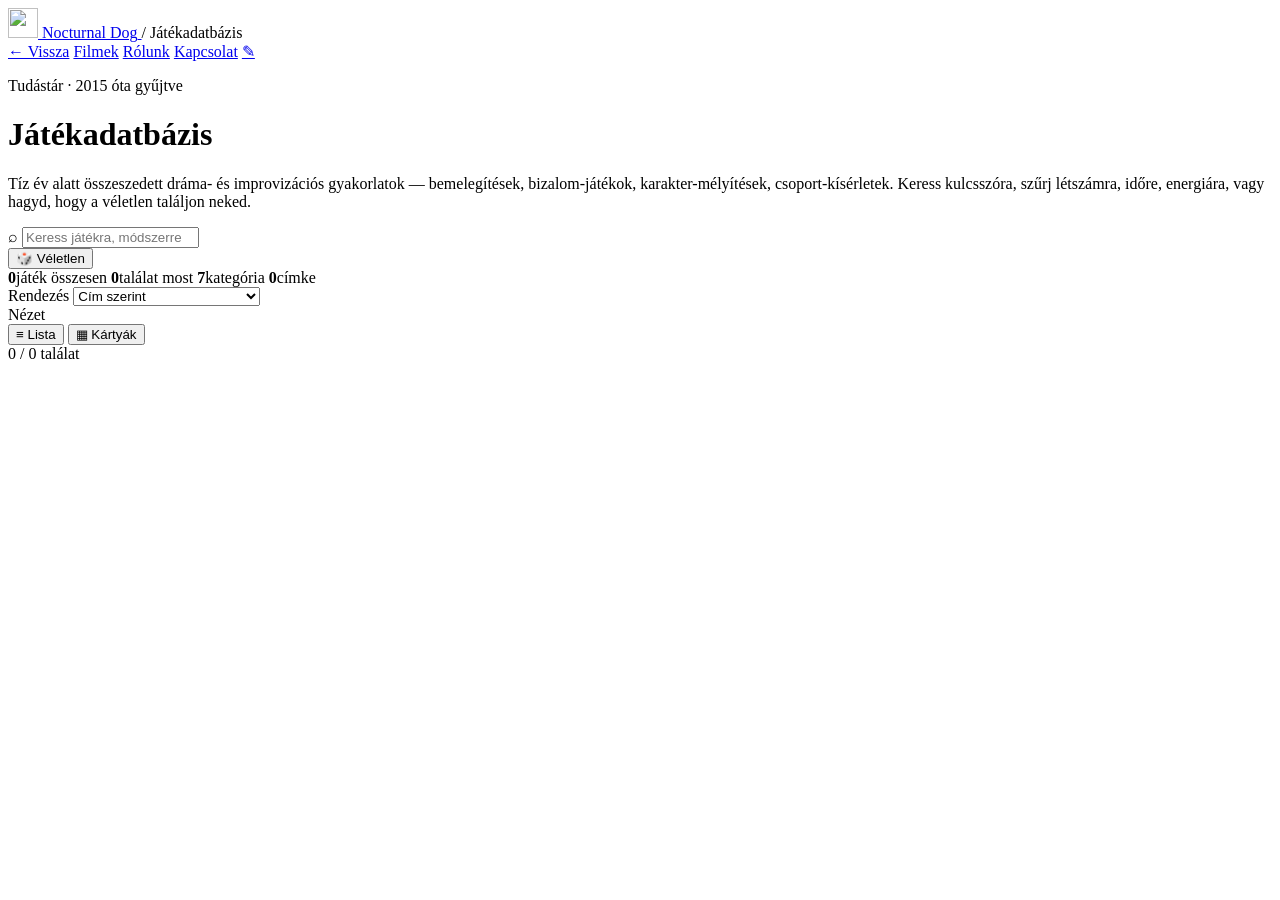
==== jatekok/index.html @ 9038f47f "restructure: move jatekok.html to jatekok/index.html GitHub Pages serves /jatekok and /jatekok/ from" ====
<!DOCTYPE html>
<html lang="hu">
<head>
  <meta charset="UTF-8" />
  <meta name="viewport" content="width=device-width, initial-scale=1, viewport-fit=cover" />
  <title>Játékadatbázis — Nocturnal Dog</title>
  <meta name="description" content="Dráma- és improvizációs gyakorlatok adatbázisa a Nocturnal Dog műhelytől. Keress kulcsszóra, szűrj kategóriára, létszámra, időre és energiára." />
  <link rel="preconnect" href="https://fonts.googleapis.com" />
  <link rel="preconnect" href="https://fonts.gstatic.com" crossorigin />
  <link href="https://fonts.googleapis.com/css2?family=Instrument+Serif:ital@0;1&family=Geist:wght@400;500;600&family=JetBrains+Mono:wght@400;500&display=swap" rel="stylesheet" />
  <link rel="stylesheet" href="styles.css" />
  <link rel="icon" href="assets/nocturnal_logo.png" type="image/png" />
</head>
<body>
  <div class="gp-page">
    <nav class="gp-nav" aria-label="Fő navigáció">
      <div class="gp-nav-inner">
        <a class="gp-brand" href="index.html">
          <img src="assets/nocturnal_logo.png" alt="" width="30" height="30" />
          <span>Nocturnal Dog</span>
        </a>
        <span class="gp-crumb"><span aria-hidden="true">/</span> <span class="accent">Játékadatbázis</span></span>
        <div class="gp-nav-links">
          <a class="gp-back" href="index.html">← Vissza</a>
          <a href="index.html#filmek">Filmek</a>
          <a href="index.html#rolunk">Rólunk</a>
          <a href="index.html#kapcsolat">Kapcsolat</a>
          <a class="gp-editor-link" href="games-editor/szerkeszto.html" title="Szerkesztő — belépés" aria-label="Szerkesztő — belépés">✎</a>
        </div>
      </div>
    </nav>

    <header class="gp-hero">
      <p class="gp-eyebrow">
        <span class="dot"></span>
        <span>Tudástár · 2015 óta gyűjtve</span>
      </p>
      <h1 class="gp-title">Játékadatbázis</h1>
      <p class="gp-lead">
        Tíz év alatt összeszedett dráma- és improvizációs gyakorlatok — bemelegítések,
        bizalom-játékok, karakter-mélyítések, csoport-kísérletek. Keress kulcsszóra,
        szűrj létszámra, időre, energiára, vagy hagyd, hogy a véletlen találjon neked.
      </p>

      <div class="gp-search">
        <div class="gp-search-box">
          <span class="icon" aria-hidden="true">⌕</span>
          <input
            id="search"
            class="gp-search-input"
            type="search"
            aria-label="Keresés játékok között"
            placeholder="Keress játékra, módszerre, címkére…  (nyomd meg a /-t)" />
        </div>
        <button id="randomBtn" class="icon-btn" type="button" title="Véletlen játék">
          🎲 <span>Véletlen</span>
        </button>
        <button id="clearBtn" class="icon-btn clear-btn" type="button" hidden>
          Szűrők törlése (0)
        </button>
      </div>

      <div class="gp-stats">
        <span><b id="statTotal">0</b>játék összesen</span>
        <span class="accent"><b id="statFound">0</b>találat most</span>
        <span><b id="statCats">7</b>kategória</span>
        <span><b id="statTags">0</b>címke</span>
      </div>
    </header>

    <div class="gp-toolbar">
      <div class="gp-toolbar-inner">
        <div class="pill-group">
          <span class="lbl" id="sortLabel">Rendezés</span>
          <select id="sort" class="gp-select" aria-labelledby="sortLabel">
            <option value="alpha">Cím szerint</option>
            <option value="cat">Kategória szerint</option>
            <option value="dur">Időtartam (rövid→hosszú)</option>
            <option value="dur-desc">Időtartam (hosszú→rövid)</option>
            <option value="energy">Energia (alacsony→magas)</option>
            <option value="random">Véletlen</option>
          </select>
        </div>
        <div class="pill-group">
          <span class="lbl">Nézet</span>
          <div class="view-toggle" role="group" aria-label="Nézet váltása">
            <button type="button" data-view="list" class="active">≡ Lista</button>
            <button type="button" data-view="cards">▦ Kártyák</button>
          </div>
        </div>
        <div class="pill-group chips-group" id="activeChips"></div>
        <div class="right">
          <span><span class="count" id="countNum">0</span> / <span id="totalNum">0</span> találat</span>
        </div>
      </div>
    </div>

    <main class="gp-main">
      <aside class="gp-sidebar" id="sidebar" aria-label="Szűrők"></aside>
      <section id="results" aria-label="Találatok" aria-live="polite"></section>
    </main>
  </div>

  <script src="data/config.js"></script>
  <script src="games-app.js"></script>
</body>
</html>
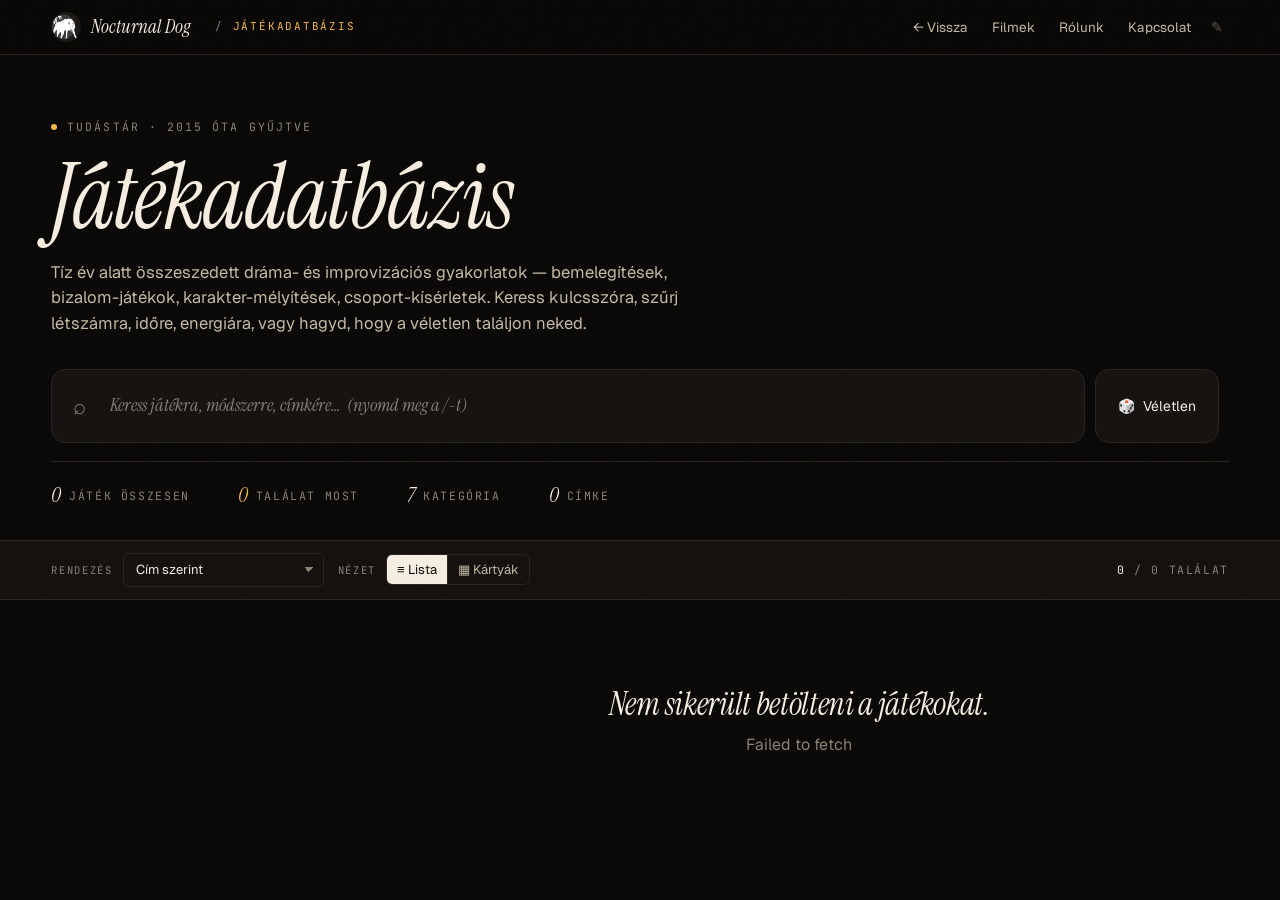
==== commit 4656a81f: "asset paths: switch moved page to root-absolute After moving jatekok.html to jatekok/index.html, the" ====
--- a/jatekok/index.html
+++ b/jatekok/index.html
@@ -8,15 +8,15 @@
   <link rel="preconnect" href="https://fonts.googleapis.com" />
   <link rel="preconnect" href="https://fonts.gstatic.com" crossorigin />
   <link href="https://fonts.googleapis.com/css2?family=Instrument+Serif:ital@0;1&family=Geist:wght@400;500;600&family=JetBrains+Mono:wght@400;500&display=swap" rel="stylesheet" />
-  <link rel="stylesheet" href="styles.css" />
-  <link rel="icon" href="assets/nocturnal_logo.png" type="image/png" />
+  <link rel="stylesheet" href="/styles.css" />
+  <link rel="icon" href="/assets/nocturnal_logo.png" type="image/png" />
 </head>
 <body>
   <div class="gp-page">
     <nav class="gp-nav" aria-label="Fő navigáció">
       <div class="gp-nav-inner">
         <a class="gp-brand" href="index.html">
-          <img src="assets/nocturnal_logo.png" alt="" width="30" height="30" />
+          <img src="/assets/nocturnal_logo.png" alt="" width="30" height="30" />
           <span>Nocturnal Dog</span>
         </a>
         <span class="gp-crumb"><span aria-hidden="true">/</span> <span class="accent">Játékadatbázis</span></span>
@@ -101,7 +101,7 @@
     </main>
   </div>
 
-  <script src="data/config.js"></script>
-  <script src="games-app.js"></script>
+  <script src="/data/config.js"></script>
+  <script src="/games-app.js"></script>
 </body>
 </html>
--- a/styles.css
+++ b/styles.css
@@ -0,0 +1,1890 @@
+/* Nocturnal Dog — site styles */
+
+/* Static-site utilities (vanilla rebuild of the React prototype) */
+html { scroll-behavior: smooth; }
+[hidden] { display: none !important; }
+.visually-hidden {
+  position: absolute;
+  width: 1px; height: 1px;
+  padding: 0; margin: -1px;
+  overflow: hidden;
+  clip: rect(0 0 0 0);
+  white-space: nowrap;
+  border: 0;
+}
+@media (prefers-reduced-motion: reduce) {
+  html { scroll-behavior: auto; }
+  *, *::before, *::after { animation-duration: 0.001ms !important; transition-duration: 0.001ms !important; }
+}
+
+:root {
+  --ink: #f4ede0;
+  --ink-dim: #c4b9a4;
+  --ink-faint: #8a8175;
+  --bg: #0a0908;
+  --bg-2: #14110f;
+  --bg-3: #1d1916;
+  --card: #161311;
+  --border: #2a2522;
+  --border-strong: #3a342f;
+  --accent: #f4b942; /* the wolf's eyes — amber */
+  --accent-deep: #c89329;
+  --crimson: #b03a3a; /* the tongue */
+  --crimson-soft: #d96565;
+  --max-w: 1280px;
+  --pad: clamp(20px, 4vw, 56px);
+  --serif: "Instrument Serif", "Cormorant Garamond", Georgia, serif;
+  --sans: "Geist", "Söhne", -apple-system, BlinkMacSystemFont, "Helvetica Neue", sans-serif;
+  --mono: "JetBrains Mono", ui-monospace, "SF Mono", Menlo, monospace;
+}
+
+/* Theme variants — set on <html data-theme> */
+html[data-theme="dusk"] {
+  --bg: #1c130f;
+  --bg-2: #251a14;
+  --bg-3: #2d211a;
+  --card: #251a14;
+  --border: #3a2a22;
+  --border-strong: #4a382e;
+  --ink: #f8ecd6;
+  --ink-dim: #d6c4a3;
+  --ink-faint: #8e7a5c;
+  --accent: #f4a942;
+}
+html[data-theme="paper"] {
+  --bg: #f3ece0;
+  --bg-2: #ece4d4;
+  --bg-3: #e2d8c4;
+  --card: #ece4d4;
+  --border: #d4c8b0;
+  --border-strong: #b8a888;
+  --ink: #1a1612;
+  --ink-dim: #4a4036;
+  --ink-faint: #7a6f60;
+  --accent: #b8761c;
+  --accent-deep: #8e5b14;
+  --crimson: #9a2e2e;
+}
+
+* { box-sizing: border-box; }
+html, body { margin: 0; padding: 0; }
+
+body {
+  font-family: var(--sans);
+  background: var(--bg);
+  color: var(--ink);
+  font-size: 16px;
+  line-height: 1.55;
+  font-feature-settings: "ss01" on, "cv11" on;
+  -webkit-font-smoothing: antialiased;
+  text-rendering: optimizeLegibility;
+}
+
+/* Subtle film-grain noise overlay */
+body::before {
+  content: "";
+  position: fixed;
+  inset: 0;
+  pointer-events: none;
+  z-index: 1000;
+  opacity: 0.04;
+  mix-blend-mode: overlay;
+  background-image: url("data:image/svg+xml;utf8,<svg xmlns='http://www.w3.org/2000/svg' width='200' height='200'><filter id='n'><feTurbulence baseFrequency='0.9' numOctaves='2'/></filter><rect width='200' height='200' filter='url(%23n)'/></svg>");
+}
+
+h1, h2, h3, h4 {
+  font-family: var(--serif);
+  font-weight: 400;
+  line-height: 1.02;
+  letter-spacing: -0.01em;
+  margin: 0;
+  text-wrap: balance;
+}
+
+p { margin: 0; text-wrap: pretty; }
+
+a { color: inherit; text-decoration: none; }
+
+button { font-family: inherit; cursor: pointer; }
+
+::selection { background: var(--accent); color: #000; }
+
+/* ───────────────────────── NAV ───────────────────────── */
+.nav {
+  position: sticky;
+  top: 0;
+  z-index: 50;
+  background: rgba(10, 9, 8, 0.78);
+  backdrop-filter: blur(20px) saturate(120%);
+  -webkit-backdrop-filter: blur(20px) saturate(120%);
+  border-bottom: 1px solid var(--border);
+}
+html[data-theme="paper"] .nav { background: rgba(243, 236, 224, 0.85); }
+html[data-theme="dusk"] .nav { background: rgba(28, 19, 15, 0.85); }
+
+.nav-inner {
+  max-width: var(--max-w);
+  margin: 0 auto;
+  padding: 14px var(--pad);
+  display: flex;
+  align-items: center;
+  gap: 32px;
+}
+.nav-logo {
+  display: flex;
+  align-items: center;
+  gap: 12px;
+  font-family: var(--serif);
+  font-style: italic;
+  font-size: 22px;
+  letter-spacing: -0.01em;
+}
+.nav-logo img {
+  width: 36px;
+  height: 36px;
+  border-radius: 50%;
+  background: var(--bg-3);
+  object-fit: cover;
+}
+.nav-links {
+  display: flex;
+  gap: 28px;
+  margin-left: auto;
+  align-items: center;
+}
+.nav-link {
+  font-size: 14px;
+  color: var(--ink-dim);
+  position: relative;
+  padding: 4px 0;
+  transition: color 0.2s;
+}
+.nav-link:hover { color: var(--ink); }
+.nav-link.active { color: var(--ink); }
+.nav-link.active::after {
+  content: "";
+  position: absolute;
+  bottom: -6px;
+  left: 0;
+  right: 0;
+  height: 1.5px;
+  background: var(--accent);
+}
+.nav-mobile {
+  display: none;
+  margin-left: auto;
+  background: transparent;
+  border: 1px solid var(--border-strong);
+  color: var(--ink);
+  width: 38px;
+  height: 38px;
+  border-radius: 999px;
+  font-size: 20px;
+  align-items: center;
+  justify-content: center;
+  padding: 0;
+}
+
+@media (max-width: 720px) {
+  .nav-links { display: none; }
+  .nav-links.open {
+    display: flex;
+    flex-direction: column;
+    position: absolute;
+    left: 0; right: 0; top: 100%;
+    background: var(--bg-2);
+    padding: 20px var(--pad);
+    border-bottom: 1px solid var(--border);
+    gap: 16px;
+    align-items: flex-start;
+  }
+  .nav-mobile { display: inline-flex; }
+}
+
+/* ───────────────────────── HERO ───────────────────────── */
+.hero {
+  position: relative;
+  padding: clamp(60px, 12vh, 140px) var(--pad) clamp(80px, 14vh, 180px);
+  max-width: var(--max-w);
+  margin: 0 auto;
+  overflow: hidden;
+}
+.hero-grid {
+  display: grid;
+  grid-template-columns: 1.05fr 0.95fr;
+  gap: clamp(30px, 6vw, 80px);
+  align-items: center;
+}
+@media (max-width: 820px) {
+  .hero-grid { grid-template-columns: 1fr; }
+  .hero-art { order: -1; }
+}
+
+.eyebrow {
+  font-family: var(--mono);
+  font-size: 11.5px;
+  letter-spacing: 0.18em;
+  text-transform: uppercase;
+  color: var(--ink-faint);
+  display: flex;
+  align-items: center;
+  gap: 10px;
+}
+.eyebrow .dot {
+  width: 6px; height: 6px; background: var(--accent);
+  border-radius: 50%; display: inline-block;
+}
+
+.hero h1 {
+  font-size: clamp(56px, 9.5vw, 132px);
+  margin: 24px 0 28px;
+  font-style: italic;
+}
+.hero h1 .neon {
+  color: var(--accent);
+  font-style: italic;
+}
+.hero-lead {
+  font-size: clamp(17px, 1.4vw, 21px);
+  color: var(--ink-dim);
+  max-width: 52ch;
+  margin-bottom: 36px;
+}
+.hero-meta {
+  display: flex;
+  gap: clamp(20px, 4vw, 56px);
+  flex-wrap: wrap;
+  border-top: 1px solid var(--border);
+  padding-top: 24px;
+}
+.hero-meta > div {
+  display: flex; flex-direction: column; gap: 4px;
+}
+.hero-meta .label {
+  font-family: var(--mono);
+  font-size: 10.5px;
+  letter-spacing: 0.16em;
+  text-transform: uppercase;
+  color: var(--ink-faint);
+}
+.hero-meta .val {
+  font-family: var(--serif);
+  font-size: clamp(28px, 3vw, 40px);
+}
+
+.hero-art {
+  position: relative;
+  aspect-ratio: 1 / 1;
+  display: grid;
+  place-items: center;
+}
+.hero-art .moon {
+  position: absolute;
+  inset: 0;
+  background: radial-gradient(circle at 50% 45%, rgba(244,185,66,0.18), transparent 55%);
+  filter: blur(20px);
+}
+.hero-art img {
+  width: 100%;
+  max-width: 540px;
+  height: auto;
+  position: relative;
+  z-index: 1;
+  filter: drop-shadow(0 30px 60px rgba(0,0,0,0.5));
+}
+html[data-theme="paper"] .hero-art img {
+  filter: drop-shadow(0 18px 40px rgba(0,0,0,0.25));
+}
+
+.hero-coords {
+  position: absolute;
+  font-family: var(--mono);
+  font-size: 10px;
+  letter-spacing: 0.1em;
+  color: var(--ink-faint);
+}
+.hero-coords.tl { top: 16px; left: 16px; }
+.hero-coords.tr { top: 16px; right: 16px; text-align: right; }
+.hero-coords.bl { bottom: 16px; left: 16px; }
+.hero-coords.br { bottom: 16px; right: 16px; text-align: right; }
+
+.hero-marquee {
+  margin-top: clamp(40px, 8vh, 100px);
+  border-top: 1px solid var(--border);
+  border-bottom: 1px solid var(--border);
+  overflow: hidden;
+  white-space: nowrap;
+  font-family: var(--serif);
+  font-style: italic;
+  font-size: clamp(28px, 5vw, 56px);
+  line-height: 1.2;
+  padding: 10px 0;
+}
+.hero-marquee-track {
+  display: inline-block;
+  padding-right: 60px;
+  animation: marquee 60s linear infinite;
+}
+.hero-marquee .star {
+  color: var(--accent);
+  margin: 0 24px;
+  font-size: 0.6em;
+  vertical-align: middle;
+}
+@keyframes marquee {
+  from { transform: translateX(0); }
+  to { transform: translateX(-50%); }
+}
+
+/* ───────────────────────── SECTION ───────────────────────── */
+.section {
+  padding: clamp(70px, 12vh, 140px) var(--pad);
+  max-width: var(--max-w);
+  margin: 0 auto;
+  scroll-margin-top: 70px;
+}
+.section-head {
+  display: grid;
+  grid-template-columns: 200px 1fr;
+  gap: clamp(20px, 4vw, 56px);
+  margin-bottom: clamp(40px, 6vh, 72px);
+  align-items: end;
+  border-bottom: 1px solid var(--border);
+  padding-bottom: 24px;
+}
+@media (max-width: 720px) {
+  .section-head { grid-template-columns: 1fr; gap: 12px; }
+}
+.section-num {
+  font-family: var(--mono);
+  font-size: 12px;
+  letter-spacing: 0.16em;
+  color: var(--ink-faint);
+  text-transform: uppercase;
+}
+.section-title {
+  font-size: clamp(40px, 5.5vw, 72px);
+  font-style: italic;
+}
+.section-sub {
+  font-size: 16px;
+  color: var(--ink-dim);
+  max-width: 60ch;
+  margin-top: 12px;
+}
+
+/* ───────────────────────── ABOUT ───────────────────────── */
+.about-grid {
+  display: grid;
+  grid-template-columns: 1.3fr 1fr;
+  gap: clamp(30px, 5vw, 70px);
+}
+@media (max-width: 820px) { .about-grid { grid-template-columns: 1fr; } }
+
+.about-text p {
+  font-size: 18px;
+  line-height: 1.65;
+  color: var(--ink-dim);
+  margin-bottom: 20px;
+}
+.about-text p:first-child {
+  font-family: var(--serif);
+  font-size: clamp(22px, 2.4vw, 30px);
+  line-height: 1.32;
+  color: var(--ink);
+  text-wrap: balance;
+}
+.about-text p:first-child::first-letter {
+  font-size: 1.6em;
+  float: left;
+  line-height: 0.9;
+  padding-right: 8px;
+  color: var(--accent);
+}
+
+.about-side {
+  display: flex;
+  flex-direction: column;
+  gap: 24px;
+}
+.about-card {
+  background: var(--card);
+  border: 1px solid var(--border);
+  border-radius: 14px;
+  padding: 24px;
+}
+.about-card h3 {
+  font-family: var(--mono);
+  font-size: 11px;
+  letter-spacing: 0.18em;
+  text-transform: uppercase;
+  color: var(--ink-faint);
+  margin-bottom: 16px;
+  font-weight: 500;
+}
+.about-stats {
+  display: grid;
+  grid-template-columns: repeat(3, 1fr);
+  gap: 18px;
+  margin-top: 36px;
+  border-top: 1px solid var(--border);
+  padding-top: 28px;
+}
+.about-stat .num {
+  font-family: var(--serif);
+  font-style: italic;
+  font-size: clamp(36px, 4vw, 52px);
+  line-height: 1;
+  color: var(--accent);
+}
+.about-stat .label {
+  font-family: var(--mono);
+  font-size: 10.5px;
+  letter-spacing: 0.16em;
+  text-transform: uppercase;
+  color: var(--ink-faint);
+  margin-top: 8px;
+}
+.crew-row {
+  display: flex;
+  justify-content: space-between;
+  padding: 12px 0;
+  border-bottom: 1px solid var(--border);
+  font-size: 14px;
+  gap: 12px;
+  align-items: center;
+}
+.crew-row:last-child { border-bottom: none; }
+.crew-row .role {
+  font-family: var(--mono);
+  font-size: 10.5px;
+  color: var(--ink-faint);
+  letter-spacing: 0.14em;
+  text-transform: uppercase;
+  text-align: right;
+}
+/* Workshop leaders — stack name above role so long titles can breathe */
+.about-card--people .crew-row {
+  flex-direction: column;
+  align-items: flex-start;
+  gap: 6px;
+  padding: 14px 0;
+}
+.about-card--people .crew-row .name {
+  font-family: var(--serif);
+  font-size: 19px;
+  line-height: 1.1;
+  color: var(--ink);
+}
+.about-card--people .crew-row .role {
+  text-align: left;
+  text-transform: uppercase;
+  line-height: 1.45;
+  letter-spacing: 0.12em;
+}
+
+/* ───────────────────────── FILMS ───────────────────────── */
+.films-toolbar {
+  display: flex;
+  flex-wrap: wrap;
+  gap: 12px;
+  align-items: center;
+  margin-bottom: 32px;
+}
+.chip {
+  background: transparent;
+  border: 1px solid var(--border);
+  color: var(--ink-dim);
+  border-radius: 999px;
+  padding: 7px 16px;
+  font-size: 13px;
+  font-family: inherit;
+  transition: all 0.2s;
+  display: inline-flex;
+  align-items: center;
+  gap: 6px;
+}
+.chip:hover { color: var(--ink); border-color: var(--border-strong); }
+.chip.active {
+  background: var(--ink);
+  color: var(--bg);
+  border-color: var(--ink);
+}
+.chip-count {
+  font-family: var(--mono);
+  font-size: 10.5px;
+  opacity: 0.55;
+}
+.chip.active .chip-count { opacity: 0.8; }
+
+.films-grid {
+  display: grid;
+  grid-template-columns: repeat(auto-fill, minmax(280px, 1fr));
+  gap: 22px;
+}
+.films-status {
+  grid-column: 1 / -1;
+  padding: 48px 24px;
+  text-align: center;
+  color: var(--ink-dim);
+  font-family: "JetBrains Mono", ui-monospace, monospace;
+  font-size: 0.92rem;
+}
+.films-status--error {
+  color: #ff6b6b;
+}
+.films-status-msg { margin: 0; }
+.films-status-detail {
+  margin: 8px 0 0;
+  font-size: 0.8rem;
+  opacity: 0.7;
+  word-break: break-word;
+}
+.film-card {
+  background: transparent;
+  border: 0;
+  text-align: left;
+  padding: 0;
+  display: flex;
+  flex-direction: column;
+  gap: 14px;
+  cursor: pointer;
+  color: inherit;
+  font: inherit;
+  transition: transform 0.3s;
+}
+.film-card:hover { transform: translateY(-3px); }
+.film-thumb {
+  position: relative;
+  aspect-ratio: 16 / 9;
+  background: var(--bg-3);
+  border-radius: 8px;
+  overflow: hidden;
+  border: 1px solid var(--border);
+}
+.film-thumb img {
+  width: 100%; height: 100%;
+  object-fit: cover;
+  display: block;
+  transition: transform 0.6s, filter 0.4s;
+  filter: saturate(0.85) contrast(1.05);
+}
+.film-card:hover .film-thumb img { transform: scale(1.04); }
+.film-thumb .play {
+  position: absolute;
+  inset: 0;
+  display: grid;
+  place-items: center;
+  opacity: 0;
+  transition: opacity 0.2s;
+  background: rgba(0,0,0,0.35);
+}
+.film-card:hover .film-thumb .play { opacity: 1; }
+.film-thumb .play span {
+  width: 56px; height: 56px;
+  border-radius: 50%;
+  background: var(--accent);
+  display: grid;
+  place-items: center;
+  color: #000;
+  font-size: 20px;
+  padding-left: 4px;
+}
+.film-thumb .block-tag {
+  position: absolute;
+  top: 10px; left: 10px;
+  background: rgba(0,0,0,0.6);
+  backdrop-filter: blur(8px);
+  font-family: var(--mono);
+  font-size: 10px;
+  letter-spacing: 0.12em;
+  text-transform: uppercase;
+  padding: 5px 9px;
+  border-radius: 4px;
+  color: var(--ink);
+}
+.film-thumb .duration {
+  position: absolute;
+  bottom: 10px; right: 10px;
+  background: rgba(0,0,0,0.6);
+  backdrop-filter: blur(8px);
+  font-family: var(--mono);
+  font-size: 11px;
+  padding: 4px 8px;
+  border-radius: 4px;
+  color: var(--ink);
+}
+.film-meta {
+  display: flex;
+  justify-content: space-between;
+  align-items: baseline;
+  font-family: var(--mono);
+  font-size: 11px;
+  letter-spacing: 0.1em;
+  color: var(--ink-faint);
+  text-transform: uppercase;
+}
+.film-title {
+  font-family: var(--serif);
+  font-size: 22px;
+  line-height: 1.15;
+}
+.film-desc {
+  font-size: 13.5px;
+  color: var(--ink-dim);
+  line-height: 1.5;
+  display: -webkit-box;
+  -webkit-line-clamp: 2;
+  -webkit-box-orient: vertical;
+  overflow: hidden;
+}
+
+/* MODAL */
+.modal-back {
+  position: fixed;
+  inset: 0;
+  background: rgba(0,0,0,0.78);
+  z-index: 100;
+  display: grid;
+  place-items: center;
+  padding: 20px;
+  backdrop-filter: blur(6px);
+  animation: fadein 0.2s ease-out;
+}
+@keyframes fadein {
+  from { opacity: 0; }
+  to { opacity: 1; }
+}
+.modal {
+  background: var(--bg-2);
+  border: 1px solid var(--border);
+  border-radius: 14px;
+  max-width: 900px;
+  width: 100%;
+  max-height: 90vh;
+  overflow-y: auto;
+  position: relative;
+  animation: modalIn 0.3s ease-out;
+}
+@keyframes modalIn {
+  from { opacity: 0; transform: translateY(10px) scale(0.99); }
+  to { opacity: 1; transform: none; }
+}
+.modal-close {
+  position: absolute;
+  top: 14px;
+  right: 14px;
+  z-index: 5;
+  background: rgba(0,0,0,0.7);
+  color: var(--ink);
+  border: 1px solid var(--border-strong);
+  width: 36px;
+  height: 36px;
+  border-radius: 999px;
+  font-size: 18px;
+  line-height: 1;
+  display: grid;
+  place-items: center;
+}
+.modal-close:hover { background: var(--accent); color: #000; border-color: var(--accent); }
+
+.modal-video {
+  width: 100%;
+  aspect-ratio: 16 / 9;
+  background: #000;
+  border-bottom: 1px solid var(--border);
+  border-radius: 14px 14px 0 0;
+  overflow: hidden;
+}
+.modal-video iframe {
+  width: 100%; height: 100%; border: 0;
+}
+.modal-body {
+  padding: 32px clamp(20px, 4vw, 40px);
+}
+.modal-tags {
+  display: flex;
+  gap: 16px;
+  flex-wrap: wrap;
+  font-family: var(--mono);
+  font-size: 11px;
+  letter-spacing: 0.14em;
+  text-transform: uppercase;
+  color: var(--ink-faint);
+  margin-bottom: 12px;
+}
+.modal-tags .accent { color: var(--accent); }
+.modal-body h2 {
+  font-size: clamp(28px, 4vw, 44px);
+  font-style: italic;
+  margin-bottom: 20px;
+}
+.modal-body .lead {
+  font-size: 16px;
+  color: var(--ink-dim);
+  line-height: 1.65;
+  margin-bottom: 24px;
+}
+
+/* ───────────────────────── GAMES ───────────────────────── */
+.games-tools {
+  display: grid;
+  grid-template-columns: 1fr 280px;
+  gap: 14px;
+  margin-bottom: 24px;
+}
+@media (max-width: 720px) { .games-tools { grid-template-columns: 1fr; } }
+
+.search-box {
+  position: relative;
+  display: flex;
+  align-items: center;
+}
+.search-box .icon {
+  position: absolute;
+  left: 16px;
+  color: var(--ink-faint);
+  pointer-events: none;
+}
+.search-input {
+  width: 100%;
+  background: var(--card);
+  border: 1px solid var(--border);
+  color: var(--ink);
+  padding: 14px 16px 14px 46px;
+  border-radius: 10px;
+  font: inherit;
+  font-size: 15px;
+  transition: border-color 0.2s, background 0.2s;
+}
+.search-input:focus {
+  outline: none;
+  border-color: var(--accent);
+  background: var(--bg-3);
+}
+.search-input::placeholder { color: var(--ink-faint); }
+
+.random-btn {
+  background: var(--accent);
+  color: #000;
+  border: 0;
+  border-radius: 10px;
+  padding: 14px 20px;
+  font: inherit;
+  font-weight: 500;
+  font-size: 14px;
+  display: flex;
+  align-items: center;
+  justify-content: center;
+  gap: 10px;
+  transition: background 0.2s;
+}
+.random-btn:hover { background: #ffce5e; }
+
+.games-layout {
+  display: grid;
+  grid-template-columns: 280px 1fr;
+  gap: clamp(20px, 3vw, 36px);
+  align-items: start;
+}
+@media (max-width: 880px) { .games-layout { grid-template-columns: 1fr; } }
+
+.filter-sidebar {
+  position: sticky;
+  top: 86px;
+  display: flex;
+  flex-direction: column;
+  gap: 22px;
+  max-height: calc(100vh - 110px);
+  overflow-y: auto;
+  padding-right: 8px;
+}
+@media (max-width: 880px) {
+  .filter-sidebar { position: static; max-height: none; }
+}
+.filter-group h4 {
+  font-family: var(--mono);
+  font-size: 11px;
+  letter-spacing: 0.18em;
+  text-transform: uppercase;
+  color: var(--ink-faint);
+  font-weight: 500;
+  margin-bottom: 12px;
+  display: flex;
+  justify-content: space-between;
+}
+.filter-group h4 .reset {
+  cursor: pointer;
+  text-transform: lowercase;
+  letter-spacing: 0;
+  font-family: var(--sans);
+  font-size: 11px;
+  color: var(--accent);
+}
+.filter-group h4 .reset:hover { text-decoration: underline; }
+
+.filter-pills {
+  display: flex;
+  flex-wrap: wrap;
+  gap: 7px;
+}
+.filter-pill {
+  background: transparent;
+  border: 1px solid var(--border);
+  border-radius: 6px;
+  padding: 6px 11px;
+  font-size: 12.5px;
+  color: var(--ink-dim);
+  font-family: inherit;
+  transition: all 0.15s;
+}
+.filter-pill:hover { color: var(--ink); border-color: var(--border-strong); }
+.filter-pill.active {
+  background: var(--accent);
+  color: #000;
+  border-color: var(--accent);
+}
+
+.games-results-header {
+  display: flex;
+  justify-content: space-between;
+  align-items: baseline;
+  margin-bottom: 16px;
+  font-family: var(--mono);
+  font-size: 12px;
+  letter-spacing: 0.12em;
+  text-transform: uppercase;
+  color: var(--ink-faint);
+}
+.games-results-header .count {
+  color: var(--ink);
+}
+.games-results-header .accent { color: var(--accent); }
+
+.games-list {
+  display: flex;
+  flex-direction: column;
+  border-top: 1px solid var(--border);
+}
+.game-row {
+  display: grid;
+  grid-template-columns: 60px 1fr 80px 80px 24px;
+  align-items: center;
+  gap: 16px;
+  padding: 18px 8px;
+  border-bottom: 1px solid var(--border);
+  cursor: pointer;
+  transition: background 0.15s, padding-left 0.2s;
+  background: transparent;
+  border: none;
+  border-bottom: 1px solid var(--border);
+  text-align: left;
+  font: inherit;
+  color: inherit;
+  width: 100%;
+}
+.game-row:hover {
+  background: var(--bg-2);
+  padding-left: 16px;
+}
+.game-row .gid {
+  font-family: var(--mono);
+  font-size: 11px;
+  color: var(--ink-faint);
+}
+.game-row .gtitle h4 {
+  font-family: var(--serif);
+  font-size: 22px;
+  line-height: 1.15;
+  font-weight: 400;
+  margin-bottom: 4px;
+  color: var(--ink);
+}
+.game-row .gtitle .gtags {
+  font-size: 13px;
+  color: var(--ink-dim);
+  display: -webkit-box;
+  -webkit-line-clamp: 1;
+  -webkit-box-orient: vertical;
+  overflow: hidden;
+}
+.game-row .gtitle .gcat {
+  display: inline-flex;
+  font-family: var(--mono);
+  font-size: 10.5px;
+  letter-spacing: 0.14em;
+  text-transform: uppercase;
+  color: var(--accent);
+  margin-right: 10px;
+}
+.game-row .gmeta {
+  font-family: var(--mono);
+  font-size: 11.5px;
+  color: var(--ink-dim);
+  display: flex;
+  flex-direction: column;
+  gap: 2px;
+  text-align: right;
+}
+.game-row .gmeta .lbl {
+  font-size: 9.5px;
+  letter-spacing: 0.12em;
+  text-transform: uppercase;
+  color: var(--ink-faint);
+}
+.game-row .arrow {
+  color: var(--ink-faint);
+  text-align: right;
+  font-size: 18px;
+  transition: transform 0.2s, color 0.2s;
+}
+.game-row:hover .arrow {
+  color: var(--accent);
+  transform: translateX(4px);
+}
+.energy-bar {
+  display: inline-flex;
+  gap: 2px;
+}
+.energy-bar i {
+  width: 4px;
+  height: 12px;
+  background: var(--border-strong);
+  border-radius: 1px;
+}
+.energy-bar i.on { background: var(--accent); }
+
+@media (max-width: 720px) {
+  .game-row {
+    grid-template-columns: 1fr auto;
+    grid-template-rows: auto auto;
+    gap: 8px 16px;
+  }
+  .game-row .gid { display: none; }
+  .game-row .arrow { display: none; }
+  .game-row .gmeta {
+    grid-column: 2;
+    align-items: flex-end;
+  }
+}
+
+/* GAME DRAWER */
+.drawer-back {
+  position: fixed;
+  inset: 0;
+  background: rgba(0,0,0,0.55);
+  z-index: 100;
+  animation: fadein 0.2s ease-out;
+}
+.drawer {
+  position: fixed;
+  top: 0;
+  right: 0;
+  bottom: 0;
+  width: min(640px, 100vw);
+  background: var(--bg);
+  border-left: 1px solid var(--border);
+  z-index: 101;
+  overflow-y: auto;
+  animation: drawerIn 0.3s ease-out;
+}
+@keyframes drawerIn {
+  from { transform: translateX(40px); opacity: 0; }
+  to { transform: none; opacity: 1; }
+}
+.drawer-head {
+  padding: 24px clamp(20px, 4vw, 40px);
+  border-bottom: 1px solid var(--border);
+  display: flex;
+  justify-content: space-between;
+  align-items: center;
+  position: sticky;
+  top: 0;
+  background: var(--bg);
+  z-index: 5;
+}
+.drawer-head .crumb {
+  font-family: var(--mono);
+  font-size: 11px;
+  letter-spacing: 0.14em;
+  text-transform: uppercase;
+  color: var(--ink-faint);
+}
+.drawer-head .crumb .accent { color: var(--accent); }
+.drawer-close {
+  background: transparent;
+  border: 1px solid var(--border-strong);
+  color: var(--ink);
+  width: 36px;
+  height: 36px;
+  border-radius: 999px;
+  font-size: 16px;
+  display: grid;
+  place-items: center;
+}
+.drawer-close:hover { background: var(--accent); color: #000; border-color: var(--accent); }
+.drawer-body {
+  padding: 32px clamp(20px, 4vw, 40px) 60px;
+}
+.drawer-body h2 {
+  font-size: clamp(32px, 4.5vw, 52px);
+  font-style: italic;
+  margin-bottom: 18px;
+}
+.drawer-summary {
+  font-family: var(--serif);
+  font-size: 20px;
+  line-height: 1.45;
+  color: var(--ink);
+  margin-bottom: 28px;
+  text-wrap: pretty;
+}
+.drawer-stats {
+  display: grid;
+  grid-template-columns: repeat(4, 1fr);
+  gap: 12px;
+  margin-bottom: 32px;
+  border-top: 1px solid var(--border);
+  border-bottom: 1px solid var(--border);
+  padding: 20px 0;
+}
+@media (max-width: 520px) { .drawer-stats { grid-template-columns: repeat(2, 1fr); } }
+.drawer-stat .lbl {
+  font-family: var(--mono);
+  font-size: 9.5px;
+  letter-spacing: 0.16em;
+  text-transform: uppercase;
+  color: var(--ink-faint);
+  margin-bottom: 6px;
+}
+.drawer-stat .val {
+  font-family: var(--serif);
+  font-style: italic;
+  font-size: 22px;
+}
+.drawer-block {
+  margin-bottom: 32px;
+}
+.drawer-block h3 {
+  font-family: var(--mono);
+  font-size: 11px;
+  font-weight: 500;
+  letter-spacing: 0.18em;
+  text-transform: uppercase;
+  color: var(--accent);
+  margin-bottom: 14px;
+}
+.drawer-block p {
+  font-size: 16px;
+  line-height: 1.65;
+  color: var(--ink);
+}
+.drawer-tags {
+  display: flex;
+  flex-wrap: wrap;
+  gap: 6px;
+}
+.drawer-tags span {
+  background: var(--card);
+  border: 1px solid var(--border);
+  padding: 4px 10px;
+  border-radius: 999px;
+  font-size: 12px;
+  color: var(--ink-dim);
+}
+
+/* ───────────────────────── FOOTER ───────────────────────── */
+.footer {
+  background: var(--bg-2);
+  border-top: 1px solid var(--border);
+  padding: clamp(60px, 10vh, 100px) var(--pad) 36px;
+  margin-top: 60px;
+}
+.footer-inner {
+  max-width: var(--max-w);
+  margin: 0 auto;
+}
+.footer-top {
+  display: grid;
+  grid-template-columns: 1.5fr 1fr 1fr 1fr;
+  gap: 36px;
+  margin-bottom: 60px;
+}
+@media (max-width: 720px) { .footer-top { grid-template-columns: 1fr 1fr; } }
+.footer-brand {
+  font-family: var(--serif);
+  font-style: italic;
+  font-size: 40px;
+  line-height: 1;
+  margin-bottom: 16px;
+}
+.footer-brand .accent { color: var(--accent); }
+.footer-tagline {
+  font-size: 14px;
+  color: var(--ink-dim);
+  max-width: 30ch;
+}
+.footer h5,
+.footer-h {
+  font-family: var(--mono);
+  font-size: 11px;
+  letter-spacing: 0.18em;
+  text-transform: uppercase;
+  color: var(--ink-faint);
+  margin-bottom: 16px;
+  font-weight: 500;
+}
+.footer a {
+  display: block;
+  padding: 5px 0;
+  font-size: 14px;
+  color: var(--ink-dim);
+}
+.footer a:hover { color: var(--accent); }
+.footer-bottom {
+  border-top: 1px solid var(--border);
+  padding-top: 20px;
+  display: flex;
+  justify-content: space-between;
+  font-family: var(--mono);
+  font-size: 11px;
+  letter-spacing: 0.1em;
+  color: var(--ink-faint);
+  text-transform: uppercase;
+  flex-wrap: wrap;
+  gap: 10px;
+}
+
+/* ───────────────────────── UTIL ───────────────────────── */
+.empty-state {
+  padding: 60px 20px;
+  text-align: center;
+  color: var(--ink-faint);
+}
+.empty-state h4 {
+  font-family: var(--serif);
+  font-style: italic;
+  font-size: 32px;
+  color: var(--ink);
+  margin-bottom: 12px;
+}
+/* ───────────────────────── GAMES PAGE — dedicated engine ───────────────────────── */
+
+.gp-page {
+  min-height: 100vh;
+  display: flex;
+  flex-direction: column;
+}
+
+/* Slim nav */
+.gp-nav {
+  position: sticky;
+  top: 0;
+  z-index: 60;
+  background: rgba(10, 9, 8, 0.9);
+  backdrop-filter: blur(20px) saturate(120%);
+  -webkit-backdrop-filter: blur(20px) saturate(120%);
+  border-bottom: 1px solid var(--border);
+}
+html[data-theme="paper"] .gp-nav { background: rgba(243, 236, 224, 0.92); }
+.gp-nav-inner {
+  max-width: 1480px;
+  margin: 0 auto;
+  padding: 12px var(--pad);
+  display: flex;
+  align-items: center;
+  gap: 24px;
+}
+.gp-brand {
+  display: flex;
+  align-items: center;
+  gap: 10px;
+  font-family: var(--serif);
+  font-style: italic;
+  font-size: 19px;
+}
+.gp-brand img {
+  width: 30px; height: 30px;
+  border-radius: 50%;
+  background: var(--bg-3);
+}
+.gp-crumb {
+  font-family: var(--mono);
+  font-size: 11px;
+  letter-spacing: 0.16em;
+  text-transform: uppercase;
+  color: var(--ink-faint);
+}
+.gp-crumb .accent { color: var(--accent); }
+.gp-nav-links {
+  margin-left: auto;
+  display: flex;
+  gap: 24px;
+  align-items: center;
+}
+.gp-nav-links a {
+  font-size: 13.5px;
+  color: var(--ink-dim);
+  transition: color 0.2s;
+}
+.gp-nav-links a:hover { color: var(--ink); }
+.gp-nav-links a.gp-editor-link {
+  opacity: 0.45;
+  font-size: 14px;
+  line-height: 1;
+  padding: 4px 6px;
+  margin-left: -10px;
+}
+.gp-nav-links a.gp-editor-link:hover { opacity: 1; }
+@media (max-width: 720px) {
+  .gp-nav-links { gap: 14px; }
+  .gp-nav-links a:not(.gp-back):not(.gp-editor-link) { display: none; }
+  .gp-nav-links a.gp-editor-link { margin-left: 0; }
+}
+
+/* Hero */
+.gp-hero {
+  padding: clamp(40px, 7vh, 80px) var(--pad) 28px;
+  max-width: 1480px;
+  margin: 0 auto;
+  width: 100%;
+}
+.gp-eyebrow {
+  font-family: var(--mono);
+  font-size: 11.5px;
+  letter-spacing: 0.18em;
+  text-transform: uppercase;
+  color: var(--ink-faint);
+  margin-bottom: 18px;
+  display: flex;
+  align-items: center;
+  gap: 10px;
+}
+.gp-eyebrow .dot {
+  width: 6px; height: 6px;
+  background: var(--accent);
+  border-radius: 50%;
+}
+.gp-title {
+  font-family: var(--serif);
+  font-style: italic;
+  font-size: clamp(52px, 7vw, 96px);
+  line-height: 0.98;
+  letter-spacing: -0.015em;
+  margin-bottom: 18px;
+}
+.gp-lead {
+  font-size: clamp(16px, 1.3vw, 19px);
+  color: var(--ink-dim);
+  max-width: 60ch;
+  margin-bottom: 32px;
+  line-height: 1.55;
+}
+
+/* Big search bar */
+.gp-search {
+  display: grid;
+  grid-template-columns: 1fr auto auto;
+  gap: 10px;
+  margin-bottom: 18px;
+}
+@media (max-width: 640px) {
+  .gp-search {
+    grid-template-columns: 1fr auto;
+  }
+  .gp-search .clear-btn { grid-column: 1 / -1; }
+}
+.gp-search-box {
+  position: relative;
+}
+.gp-search-box .icon {
+  position: absolute;
+  left: 22px;
+  top: 50%;
+  transform: translateY(-50%);
+  color: var(--ink-faint);
+  font-size: 22px;
+  pointer-events: none;
+}
+.gp-search-input {
+  width: 100%;
+  background: var(--card);
+  border: 1px solid var(--border);
+  color: var(--ink);
+  padding: 22px 22px 22px 58px;
+  border-radius: 14px;
+  font: inherit;
+  font-size: clamp(16px, 1.4vw, 20px);
+  font-family: var(--serif);
+  font-style: italic;
+  transition: border-color 0.2s, background 0.2s, box-shadow 0.2s;
+}
+.gp-search-input:focus {
+  outline: none;
+  border-color: var(--accent);
+  background: var(--bg-3);
+  box-shadow: 0 0 0 4px rgba(244, 185, 66, 0.1);
+}
+.gp-search-input::placeholder {
+  color: var(--ink-faint);
+  font-style: italic;
+}
+.gp-search .icon-btn {
+  background: var(--card);
+  border: 1px solid var(--border);
+  color: var(--ink);
+  border-radius: 14px;
+  font-family: inherit;
+  font-size: 14px;
+  padding: 0 22px;
+  display: flex;
+  align-items: center;
+  gap: 8px;
+  transition: all 0.2s;
+}
+.gp-search .icon-btn:hover {
+  background: var(--bg-3);
+  border-color: var(--border-strong);
+}
+.gp-search .primary-btn {
+  background: var(--accent);
+  border: 1px solid var(--accent);
+  color: #000;
+  font-weight: 500;
+}
+.gp-search .primary-btn:hover {
+  background: #ffce5e;
+  border-color: #ffce5e;
+}
+
+/* Stats row */
+.gp-stats {
+  display: flex;
+  flex-wrap: wrap;
+  gap: clamp(18px, 4vw, 48px);
+  padding-top: 16px;
+  border-top: 1px solid var(--border);
+  font-family: var(--mono);
+  font-size: 11.5px;
+  letter-spacing: 0.14em;
+  text-transform: uppercase;
+  color: var(--ink-faint);
+}
+.gp-stats b {
+  font-family: var(--serif);
+  font-style: italic;
+  font-size: 22px;
+  font-weight: 400;
+  color: var(--ink);
+  letter-spacing: 0;
+  text-transform: none;
+  margin-right: 8px;
+  vertical-align: -2px;
+}
+.gp-stats .accent b { color: var(--accent); }
+
+/* Toolbar */
+.gp-toolbar {
+  border-top: 1px solid var(--border);
+  border-bottom: 1px solid var(--border);
+  background: var(--bg-2);
+  position: sticky;
+  top: 56px;
+  z-index: 40;
+}
+.gp-toolbar-inner {
+  max-width: 1480px;
+  margin: 0 auto;
+  padding: 12px var(--pad);
+  display: flex;
+  align-items: center;
+  gap: 14px;
+  flex-wrap: wrap;
+}
+.gp-toolbar .pill-group {
+  display: flex;
+  align-items: center;
+  gap: 6px;
+}
+.gp-toolbar .pill-group .lbl {
+  font-family: var(--mono);
+  font-size: 10.5px;
+  letter-spacing: 0.16em;
+  text-transform: uppercase;
+  color: var(--ink-faint);
+  margin-right: 4px;
+}
+.gp-select {
+  background: transparent;
+  border: 1px solid var(--border);
+  color: var(--ink);
+  font: inherit;
+  font-size: 13px;
+  padding: 6px 28px 6px 12px;
+  border-radius: 6px;
+  appearance: none;
+  background-image: linear-gradient(45deg, transparent 50%, var(--ink-faint) 50%),
+                    linear-gradient(135deg, var(--ink-faint) 50%, transparent 50%);
+  background-position: calc(100% - 14px) 50%, calc(100% - 9px) 50%;
+  background-size: 5px 5px, 5px 5px;
+  background-repeat: no-repeat;
+  cursor: pointer;
+}
+.gp-select:hover { border-color: var(--border-strong); }
+.view-toggle {
+  display: inline-flex;
+  border: 1px solid var(--border);
+  border-radius: 6px;
+  overflow: hidden;
+}
+.view-toggle button {
+  background: transparent;
+  border: none;
+  color: var(--ink-dim);
+  padding: 6px 10px;
+  font-size: 13px;
+  cursor: pointer;
+  font-family: inherit;
+}
+.view-toggle button:not(:last-child) {
+  border-right: 1px solid var(--border);
+}
+.view-toggle button.active {
+  background: var(--ink);
+  color: var(--bg);
+}
+.gp-toolbar .right {
+  margin-left: auto;
+  font-family: var(--mono);
+  font-size: 11.5px;
+  letter-spacing: 0.14em;
+  text-transform: uppercase;
+  color: var(--ink-faint);
+  display: flex;
+  gap: 16px;
+  align-items: center;
+}
+.gp-toolbar .right .count {
+  color: var(--ink);
+}
+.active-filter-chip {
+  display: inline-flex;
+  align-items: center;
+  gap: 6px;
+  background: var(--accent);
+  color: #000;
+  font-size: 12px;
+  padding: 4px 6px 4px 10px;
+  border-radius: 4px;
+  font-family: var(--sans);
+  text-transform: none;
+  letter-spacing: 0;
+}
+.active-filter-chip button {
+  background: transparent;
+  border: 0;
+  color: #000;
+  width: 16px; height: 16px;
+  border-radius: 4px;
+  cursor: pointer;
+  display: grid;
+  place-items: center;
+  font-size: 14px;
+  line-height: 1;
+}
+.active-filter-chip button:hover { background: rgba(0,0,0,0.15); }
+
+/* Main layout */
+.gp-main {
+  max-width: 1480px;
+  margin: 0 auto;
+  padding: 28px var(--pad) 80px;
+  display: grid;
+  grid-template-columns: 280px 1fr;
+  gap: clamp(20px, 3vw, 40px);
+  width: 100%;
+}
+@media (max-width: 900px) {
+  .gp-main { grid-template-columns: 1fr; }
+  .gp-sidebar { position: static !important; max-height: none !important; }
+}
+
+.gp-sidebar {
+  position: sticky;
+  top: 116px;
+  align-self: start;
+  max-height: calc(100vh - 130px);
+  overflow-y: auto;
+  padding-right: 6px;
+  display: flex;
+  flex-direction: column;
+  gap: 24px;
+}
+.gp-sidebar::-webkit-scrollbar { width: 5px; }
+.gp-sidebar::-webkit-scrollbar-thumb { background: var(--border-strong); border-radius: 4px; }
+
+.gp-tag-cloud {
+  display: flex;
+  flex-wrap: wrap;
+  gap: 4px;
+}
+.gp-tag-cloud button {
+  background: transparent;
+  border: 1px solid var(--border);
+  border-radius: 999px;
+  padding: 4px 10px;
+  font-size: 12px;
+  color: var(--ink-dim);
+  font-family: inherit;
+  cursor: pointer;
+  transition: all 0.15s;
+}
+.gp-tag-cloud button:hover { color: var(--ink); border-color: var(--border-strong); }
+.gp-tag-cloud button.active {
+  background: var(--accent);
+  color: #000;
+  border-color: var(--accent);
+}
+.gp-tag-cloud button .count {
+  font-family: var(--mono);
+  font-size: 10px;
+  opacity: 0.6;
+  margin-left: 4px;
+}
+
+/* Results — card view */
+.gp-cards {
+  display: grid;
+  grid-template-columns: repeat(auto-fill, minmax(280px, 1fr));
+  gap: 14px;
+}
+.gp-card {
+  background: var(--card);
+  border: 1px solid var(--border);
+  border-radius: 12px;
+  padding: 22px;
+  cursor: pointer;
+  text-align: left;
+  font: inherit;
+  color: inherit;
+  display: flex;
+  flex-direction: column;
+  gap: 12px;
+  transition: border-color 0.2s, transform 0.2s, background 0.2s;
+  position: relative;
+  overflow: hidden;
+}
+.gp-card::before {
+  content: "";
+  position: absolute;
+  top: 0; left: 0;
+  width: 3px; height: 100%;
+  background: var(--accent);
+  transform: scaleY(0);
+  transform-origin: top;
+  transition: transform 0.25s;
+}
+.gp-card:hover {
+  border-color: var(--border-strong);
+  transform: translateY(-2px);
+  background: var(--bg-3);
+}
+.gp-card:hover::before { transform: scaleY(1); }
+.gp-card .cat {
+  font-family: var(--mono);
+  font-size: 10.5px;
+  letter-spacing: 0.14em;
+  text-transform: uppercase;
+  color: var(--accent);
+}
+.gp-card h3 {
+  font-family: var(--serif);
+  font-size: 24px;
+  line-height: 1.1;
+  font-weight: 400;
+  color: var(--ink);
+}
+.gp-card .summary {
+  font-size: 14px;
+  color: var(--ink-dim);
+  line-height: 1.5;
+  display: -webkit-box;
+  -webkit-line-clamp: 3;
+  -webkit-box-orient: vertical;
+  overflow: hidden;
+  flex: 1;
+}
+.gp-card .meta {
+  display: flex;
+  justify-content: space-between;
+  align-items: center;
+  border-top: 1px solid var(--border);
+  padding-top: 10px;
+  font-family: var(--mono);
+  font-size: 11px;
+  color: var(--ink-faint);
+  letter-spacing: 0.04em;
+}
+.gp-card .meta .energy-bar i { height: 10px; }
+
+/* Highlight search matches */
+mark.hl {
+  background: rgba(244,185,66,0.25);
+  color: var(--ink);
+  padding: 0 2px;
+  border-radius: 2px;
+}
+
+/* Games teaser block on homepage */
+.games-teaser {
+  position: relative;
+  background: var(--bg-2);
+  border: 1px solid var(--border);
+  border-radius: 18px;
+  padding: clamp(36px, 6vw, 60px);
+  margin-top: clamp(40px, 6vh, 60px);
+  overflow: hidden;
+  display: grid;
+  grid-template-columns: 1.2fr 1fr;
+  gap: clamp(30px, 5vw, 60px);
+  align-items: center;
+}
+@media (max-width: 820px) {
+  .games-teaser { grid-template-columns: 1fr; }
+}
+.games-teaser::after {
+  content: "";
+  position: absolute;
+  inset: 0;
+  background:
+    radial-gradient(circle at 90% 20%, rgba(244,185,66,0.06), transparent 50%),
+    radial-gradient(circle at 10% 80%, rgba(244,185,66,0.04), transparent 50%);
+  pointer-events: none;
+}
+.games-teaser-body { position: relative; z-index: 1; }
+.games-teaser .gt-eyebrow {
+  font-family: var(--mono);
+  font-size: 11px;
+  letter-spacing: 0.18em;
+  text-transform: uppercase;
+  color: var(--accent);
+  margin-bottom: 14px;
+}
+.games-teaser h3 {
+  font-family: var(--serif);
+  font-style: italic;
+  font-size: clamp(38px, 4.5vw, 60px);
+  line-height: 1.02;
+  margin-bottom: 18px;
+}
+.games-teaser p {
+  font-size: 17px;
+  color: var(--ink-dim);
+  line-height: 1.55;
+  margin-bottom: 28px;
+  max-width: 50ch;
+}
+.games-teaser .cta-row {
+  display: flex;
+  gap: 12px;
+  flex-wrap: wrap;
+  align-items: center;
+}
+.games-teaser .cta {
+  display: inline-flex;
+  align-items: center;
+  gap: 10px;
+  background: var(--accent);
+  color: #000;
+  border: 0;
+  padding: 14px 22px;
+  border-radius: 999px;
+  font-weight: 500;
+  font-size: 15px;
+  font-family: inherit;
+  cursor: pointer;
+  transition: background 0.2s, transform 0.2s;
+}
+.games-teaser .cta:hover { background: #ffce5e; transform: translateX(2px); }
+.games-teaser .cta-secondary {
+  color: var(--ink-dim);
+  font-family: var(--mono);
+  font-size: 12px;
+  letter-spacing: 0.14em;
+  text-transform: uppercase;
+}
+.games-teaser .cta-secondary:hover { color: var(--accent); }
+.games-teaser-stats {
+  display: flex;
+  gap: 28px;
+  margin-top: 32px;
+  padding-top: 24px;
+  border-top: 1px solid var(--border);
+}
+.games-teaser-stats > div .num {
+  font-family: var(--serif);
+  font-style: italic;
+  font-size: 36px;
+  color: var(--accent);
+  line-height: 1;
+}
+.games-teaser-stats > div .lbl {
+  font-family: var(--mono);
+  font-size: 10.5px;
+  letter-spacing: 0.16em;
+  text-transform: uppercase;
+  color: var(--ink-faint);
+  margin-top: 6px;
+}
+
+.games-teaser-preview {
+  position: relative;
+  z-index: 1;
+  display: flex;
+  flex-direction: column;
+  gap: 8px;
+}
+.games-teaser-preview .gt-row {
+  background: var(--card);
+  border: 1px solid var(--border);
+  border-radius: 10px;
+  padding: 14px 16px;
+  display: flex;
+  align-items: center;
+  gap: 14px;
+  font-size: 14px;
+  transition: transform 0.25s, border-color 0.2s;
+}
+.games-teaser-preview .gt-row:hover {
+  border-color: var(--accent);
+  transform: translateX(4px);
+}
+.games-teaser-preview .gt-row .num {
+  font-family: var(--mono);
+  font-size: 10px;
+  color: var(--ink-faint);
+  width: 24px;
+}
+.games-teaser-preview .gt-row .title {
+  font-family: var(--serif);
+  font-size: 17px;
+  flex: 1;
+  color: var(--ink);
+}
+.games-teaser-preview .gt-row .cat {
+  font-family: var(--mono);
+  font-size: 9.5px;
+  letter-spacing: 0.14em;
+  text-transform: uppercase;
+  color: var(--accent);
+}
+
+/* ───── Classes replacing the prototype's inline styles ───── */
+
+/* Nav — external-page arrow indicator */
+.nav-ext { opacity: 0.5; font-size: 11px; margin-left: 2px; }
+
+/* Games toolbar — active filter chips wrap */
+.gp-toolbar .chips-group { flex-wrap: wrap; }
+
+/* Games drawer — breadcrumb separator (was inline in the prototype) */
+.drawer-head .crumb-sep { margin: 0 8px; color: var(--ink-faint); }
+.filter-group h4 .reset { user-select: none; }
+
+/* Hero — blurred logo bleed behind the headline (was inline on a 2nd .hero-art) */
+.hero-bg {
+  position: absolute;
+  top: 80px;
+  right: 0;
+  width: 44%;
+  max-width: 620px;
+  opacity: 0.16;
+  pointer-events: none;
+  z-index: 0;
+}
+.hero-bg img { width: 100%; height: auto; display: block; filter: blur(0.5px); }
+.hero-bg .moon {
+  position: absolute;
+  inset: 0;
+  background: radial-gradient(circle at 50% 45%, rgba(244,185,66,0.18), transparent 55%);
+  filter: blur(20px);
+}
+.hero-grid { position: relative; z-index: 1; }
+@media (max-width: 820px) { .hero-bg { display: none; } }
+
+/* Film card — striped placeholder thumb for films with no video */
+.film-thumb--tba {
+  width: 100%;
+  height: 100%;
+  background: repeating-linear-gradient(135deg, var(--bg-3), var(--bg-3) 12px, var(--bg-2) 12px, var(--bg-2) 24px);
+  display: grid;
+  place-items: center;
+  font-family: var(--mono);
+  font-size: 11px;
+  color: var(--ink-faint);
+  letter-spacing: 0.14em;
+  text-transform: uppercase;
+}
+
+/* Film modal — "coming soon" placeholder + external link */
+.modal-video--tba {
+  background: repeating-linear-gradient(135deg, #1a1612, #1a1612 16px, #14110f 16px, #14110f 32px);
+  display: grid;
+  place-items: center;
+}
+.modal-video--tba span {
+  font-family: var(--mono);
+  color: var(--ink-faint);
+  letter-spacing: 0.18em;
+  text-transform: uppercase;
+  font-size: 13px;
+}
+.modal-link {
+  display: inline-flex;
+  align-items: center;
+  gap: 8px;
+  color: var(--accent);
+  font-family: var(--mono);
+  font-size: 12px;
+  letter-spacing: 0.14em;
+  text-transform: uppercase;
+  border-top: 1px solid var(--border);
+  padding-top: 20px;
+  margin-top: 12px;
+}
+
+/* Games teaser — accent italic word + "see all" footer link */
+.gt-rand { color: var(--accent); font-style: italic; }
+.games-teaser-preview .gt-all {
+  text-align: center;
+  padding: 14px;
+  color: var(--accent);
+  font-family: var(--mono);
+  font-size: 11px;
+  letter-spacing: 0.16em;
+  text-transform: uppercase;
+}
+
+/* Games page — drawer energy bar nudge + empty-state reset button */
+.drawer-stat .val .energy-bar { padding-top: 6px; }
+.empty-state-btn {
+  margin-top: 16px;
+  background: var(--accent);
+  color: #000;
+  border: 0;
+  padding: 10px 16px;
+  border-radius: 999px;
+  font-family: inherit;
+  font-size: 14px;
+  font-weight: 500;
+  cursor: pointer;
+}
+
+/* Focus visibility for keyboard users across interactive elements */
+a:focus-visible,
+button:focus-visible,
+input:focus-visible,
+select:focus-visible {
+  outline: 2px solid var(--accent);
+  outline-offset: 2px;
+}
